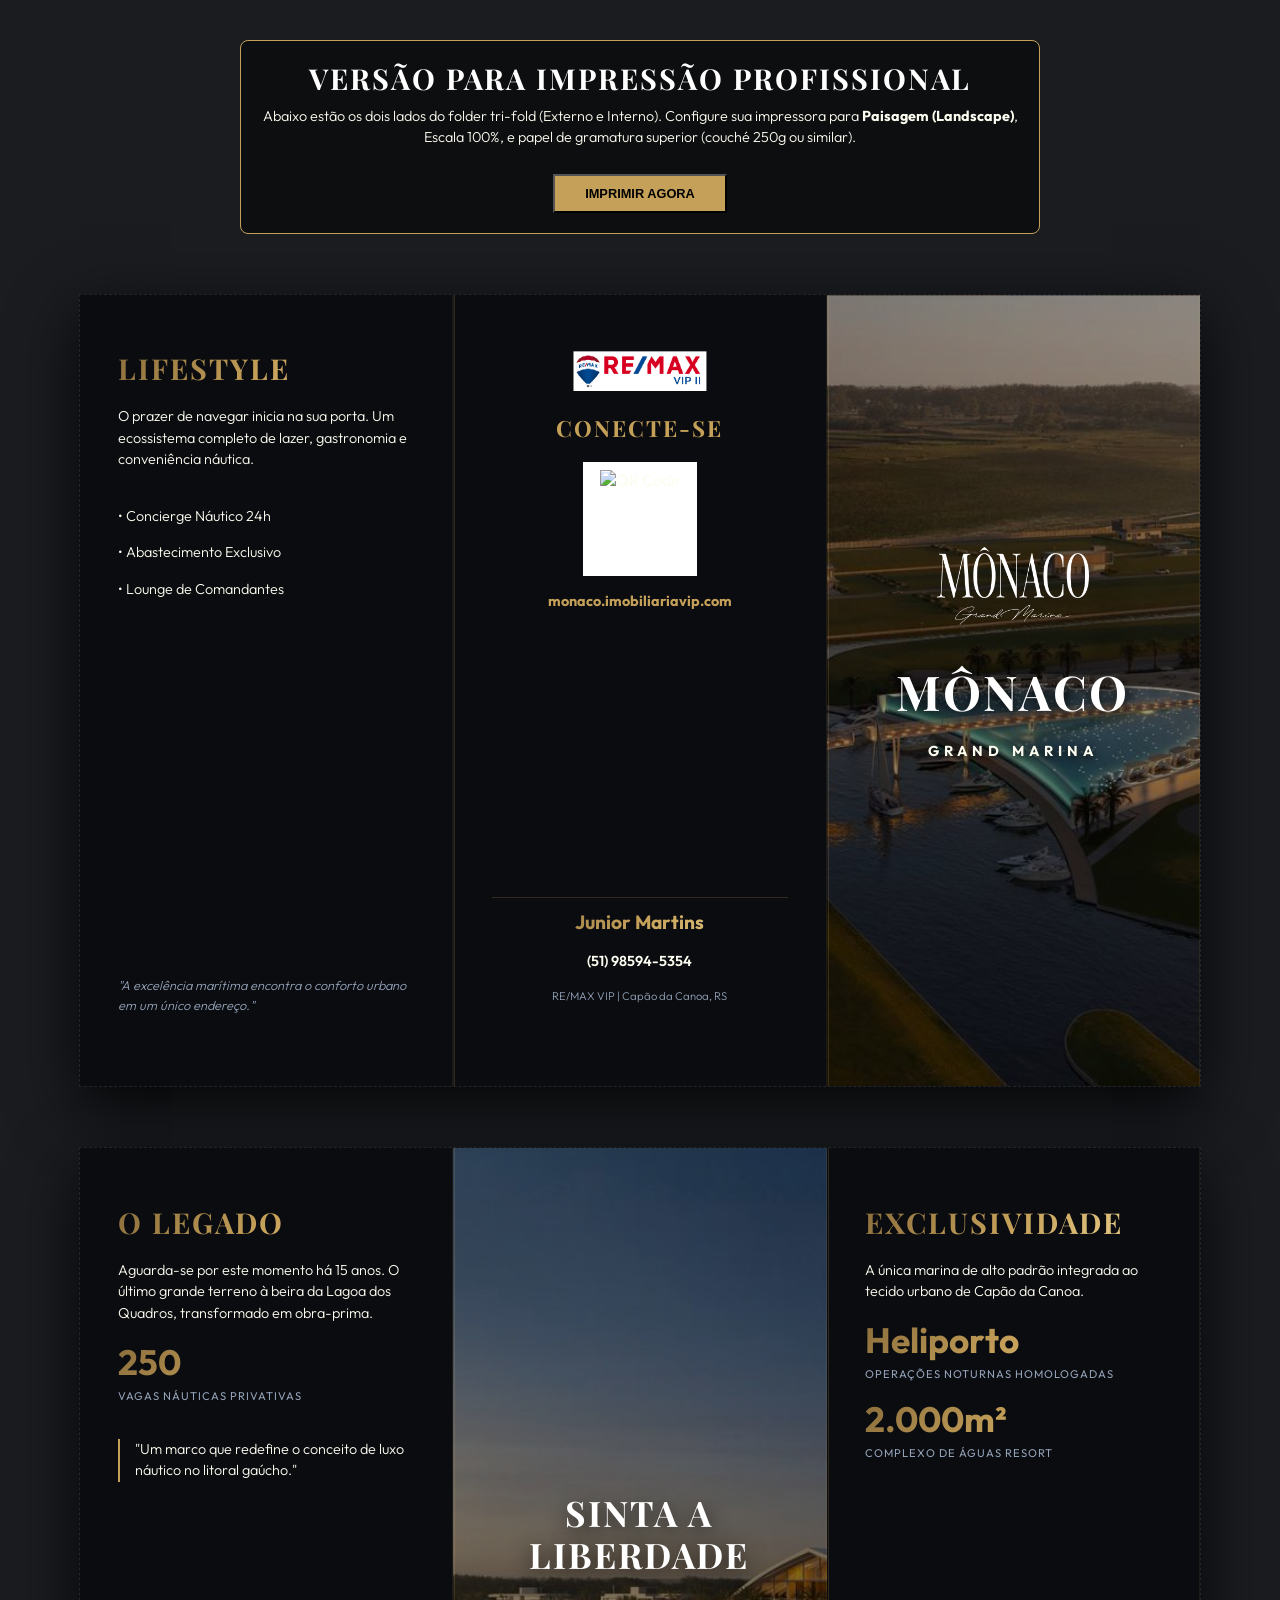
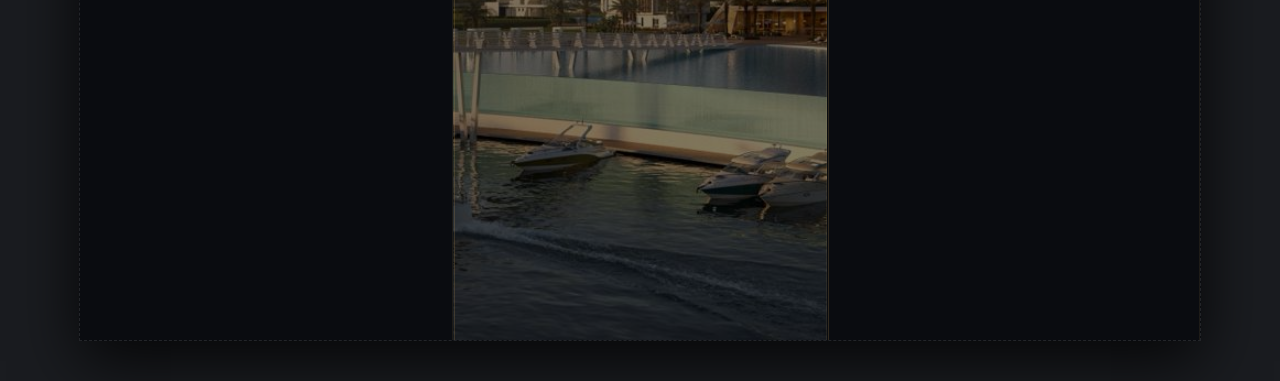
==== folder-print.html @ 8ee226a0 "feat: implement professional printable tri-fold folder and integration links" ====
<!DOCTYPE html>
<html lang="pt-br">
<head>
    <meta charset="UTF-8">
    <meta name="viewport" content="width=device-width, initial-scale=1.0">
    <title>Folder Profissional | Mônaco Grand Marina</title>
    <style>
        @import url('https://fonts.googleapis.com/css2?family=Playfair+Display:ital,wght@0,400;0,700;1,400;1,700&family=Outfit:wght@300;400;600;700&display=swap');

        :root {
            --primary: #c5a059;
            --primary-dark: #8a6d3b;
            --bg-dark: #0a0c10;
            --text-main: #fdfcf0;
            --text-dim: #94a3b8;
            --pearl: #fdfcf0;
            --gold-gradient: linear-gradient(135deg, #8a6d3b 0%, #c5a059 50%, #f1d592 100%);
            
            /* A4 Dimensions (Landscape) */
            --a4-width: 297mm;
            --a4-height: 210mm;
            --panel-width: 99mm;
            --bleed: 3mm;
        }

        * {
            box-sizing: border-box;
            margin: 0;
            padding: 0;
        }

        body {
            background-color: #1a1c20;
            font-family: 'Outfit', sans-serif;
            padding: 40px 0;
            color: var(--text-main);
            display: flex;
            flex-direction: column;
            align-items: center;
            gap: 60px;
        }

        .print-instruction {
            max-width: 800px;
            text-align: center;
            background: rgba(0,0,0,0.5);
            padding: 20px;
            border-radius: 8px;
            border: 1px solid var(--primary);
        }

        /* Container that represents the paper */
        .a4-page {
            width: var(--a4-width);
            height: var(--a4-height);
            background: var(--bg-dark);
            position: relative;
            box-shadow: 0 20px 60px rgba(0,0,0,0.8);
            display: flex;
            overflow: hidden;
            /* Simulation of trim area */
            border: 1px dashed rgba(255,255,255,0.1);
        }

        /* The 3 panels */
        .panel {
            width: var(--panel-width);
            height: 100%;
            position: relative;
            padding: 15mm 10mm;
            display: flex;
            flex-direction: column;
            border-right: 1px solid rgba(197, 160, 89, 0.1);
        }

        .panel:last-child {
            border-right: none;
        }

        /* Fold Indicators (Non-printing) */
        .fold-line {
            position: absolute;
            top: 0;
            bottom: 0;
            width: 1px;
            background: rgba(197, 160, 89, 0.2);
            z-index: 10;
        }

        /* Typography */
        h2 {
            font-family: 'Playfair Display', serif;
            font-size: 1.8rem;
            color: var(--primary);
            text-transform: uppercase;
            letter-spacing: 2px;
            margin-bottom: 20px;
            line-height: 1.2;
        }

        p {
            font-size: 0.9rem;
            line-height: 1.5;
            margin-bottom: 15px;
            font-weight: 300;
        }

        .gold-text {
            background: var(--gold-gradient);
            -webkit-background-clip: text;
            background-clip: text;
            -webkit-text-fill-color: transparent;
            font-weight: 700;
        }

        /* Specific styles for sides */
        
        /* EXTERNAL SIDE: Flap (Left), Back (Center), Front (Right) */
        .side-external .panel-flap { order: 1; }
        .side-external .panel-back { order: 2; border-left: 1px solid rgba(197, 160, 89, 0.1); }
        .side-external .panel-front { 
            order: 3; 
            background: linear-gradient(rgba(0,0,0,0.4), rgba(0,0,0,0.4)), url('assets/hero_render.jpg') center/cover;
            text-align: center;
            justify-content: center;
            padding-bottom: 30mm;
        }

        /* INTERNAL SIDE: Left, Center, Right */
        .side-internal .panel-legacy { order: 1; }
        .side-internal .panel-middle { 
            order: 2; 
            width: var(--panel-width);
            background: linear-gradient(rgba(0,0,0,0.5), rgba(0,0,0,0.5)), url('assets/marina_night.jpg') center/cover;
            text-align: center;
            justify-content: center;
        }
        .side-internal .panel-exclusive { order: 3; }

        /* Content Blocks */
        .logo-main {
            width: 60mm;
            margin-bottom: 10mm;
        }

        .stat-item {
            margin-bottom: 15px;
        }

        .stat-value {
            font-size: 2.2rem;
            font-weight: 700;
            display: block;
            color: var(--primary);
        }

        .stat-label {
            font-size: 0.7rem;
            text-transform: uppercase;
            letter-spacing: 1px;
            color: var(--text-dim);
        }

        .contact-block {
            margin-top: auto;
            text-align: center;
            padding: 10px;
            border-top: 1px solid rgba(197, 160, 89, 0.2);
        }

        .qr-code {
            background: white;
            padding: 8px;
            width: 30mm;
            height: 30mm;
            margin: 0 auto 15px;
        }

        .qr-code img { width: 100%; height: 100%; }

        .btn-fake {
            display: block;
            background: var(--primary);
            color: #000;
            text-decoration: none;
            padding: 10px;
            font-weight: 700;
            text-transform: uppercase;
            font-size: 0.8rem;
            margin-top: 10px;
        }

        @media print {
            body { background: white; padding: 0; }
            .a4-page { 
                box-shadow: none; 
                border: none;
                page-break-after: always;
            }
            .print-instruction, .fold-line { display: none; }
        }
    </style>
</head>
<body>

    <div class="print-instruction">
        <h2 style="color: #fff; margin-bottom: 10px;">Versão para Impressão Profissional</h2>
        <p>Abaixo estão os dois lados do folder tri-fold (Externo e Interno). Configure sua impressora para <b>Paisagem (Landscape)</b>, Escala 100%, e papel de gramatura superior (couché 250g ou similar).</p>
        <button onclick="window.print()" class="btn-fake" style="cursor:pointer; display:inline-block; width: auto; padding: 10px 30px;">IMPRIMIR AGORA</button>
    </div>

    <!-- LADO EXTERNO -->
    <div class="a4-page side-external">
        <!-- Panel 1: Flap (Left when opened, folded inside) -->
        <div class="panel panel-flap">
            <h2 class="gold-text">Lifestyle</h2>
            <p>O prazer de navegar inicia na sua porta. Um ecossistema completo de lazer, gastronomia e conveniência náutica.</p>
            <div style="margin-top: 20px;">
                <p>• Concierge Náutico 24h</p>
                <p>• Abastecimento Exclusivo</p>
                <p>• Lounge de Comandantes</p>
            </div>
            <p style="margin-top: auto; font-style: italic; color: var(--text-dim); font-size: 0.8rem;">
                "A excelência marítima encontra o conforto urbano em um único endereço."
            </p>
        </div>

        <!-- Panel 2: Back (Center) -->
        <div class="panel panel-back">
            <div style="text-align: center;">
                <img src="assets/remax_logo.png" alt="RE/MAX VIP" style="height: 40px; margin-bottom: 20px;">
                <h2 style="font-size: 1.4rem;">Conecte-se</h2>
                <div class="qr-code">
                    <img src="https://api.qrserver.com/v1/create-qr-code/?size=150x150&data=https://monaco.imobiliariavip.com" alt="QR Code">
                </div>
                <p style="font-weight: 700; color: var(--primary);">monaco.imobiliariavip.com</p>
            </div>
            
            <div class="contact-block">
                <p class="gold-text" style="font-size: 1.2rem; font-weight: 700;">Junior Martins</p>
                <p style="font-weight: 600;">(51) 98594-5354</p>
                <p style="font-size: 0.7rem; color: var(--text-dim);">RE/MAX VIP | Capão da Canoa, RS</p>
            </div>
        </div>

        <!-- Panel 3: Front (Right - This is the cover) -->
        <div class="panel panel-front">
            <img src="assets/logo_monaco_white.png" alt="Monaco Logo" style="width: 40mm; margin: 0 auto 10mm;">
            <h2 style="font-size: 3rem; color: #fff; text-shadow: 0 4px 15px rgba(0,0,0,1);">Mônaco</h2>
            <p style="text-transform: uppercase; letter-spacing: 5px; font-weight: 700; text-shadow: 0 2px 10px rgba(0,0,0,1);">Grand Marina</p>
        </div>
        
        <!-- Folds -->
        <div class="fold-line" style="left: 99mm;"></div>
        <div class="fold-line" style="left: 198mm;"></div>
    </div>

    <!-- LADO INTERNO -->
    <div class="a4-page side-internal">
        <!-- Panel 1: Legacy (Left) -->
        <div class="panel panel-legacy">
            <h2 class="gold-text">O Legado</h2>
            <p>Aguarda-se por este momento há 15 anos. O último grande terreno à beira da Lagoa dos Quadros, transformado em obra-prima.</p>
            <div class="stat-item">
                <span class="stat-value gold-text">250</span>
                <span class="stat-label">Vagas Náuticas Privativas</span>
            </div>
            <p style="margin-top: 20px; border-left: 2px solid var(--primary); padding-left: 15px;">
                "Um marco que redefine o conceito de luxo náutico no litoral gaúcho."
            </p>
        </div>

        <!-- Panel 2: Panorama (Center) -->
        <div class="panel panel-middle">
            <h2 style="color: #fff; text-shadow: 0 4px 20px rgba(0,0,0,0.8); font-size: 2.2rem;">Sinta a<br>Liberdade</h2>
        </div>

        <!-- Panel 3: Exclusivity (Right) -->
        <div class="panel panel-exclusive">
            <h2 class="gold-text">Exclusividade</h2>
            <p>A única marina de alto padrão integrada ao tecido urbano de Capão da Canoa.</p>
            <div class="stat-item">
                <span class="stat-value gold-text">Heliporto</span>
                <span class="stat-label">Operações Noturnas Homologadas</span>
            </div>
            <div class="stat-item">
                <span class="stat-value gold-text">2.000m²</span>
                <span class="stat-label">Complexo de Águas Resort</span>
            </div>
        </div>
        
        <!-- Folds -->
        <div class="fold-line" style="left: 99mm;"></div>
        <div class="fold-line" style="left: 198mm;"></div>
    </div>

</body>
</html>
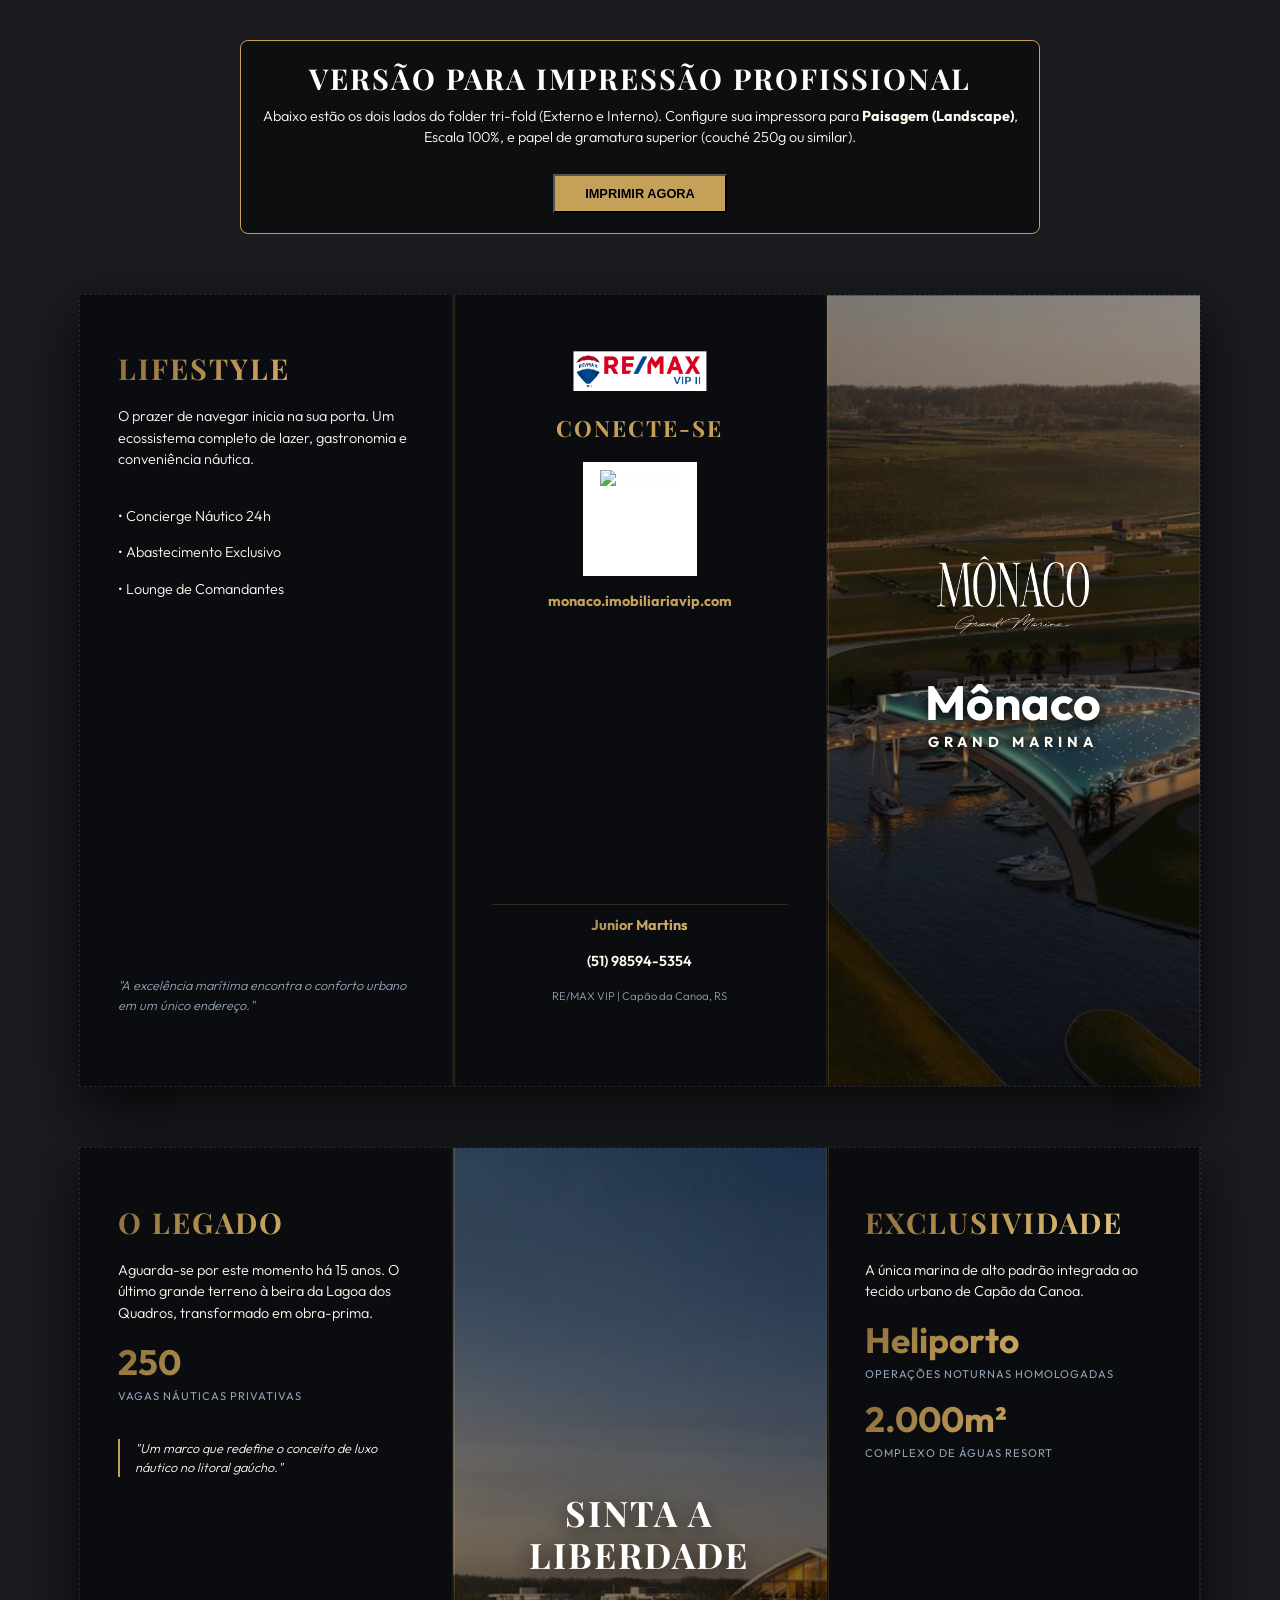
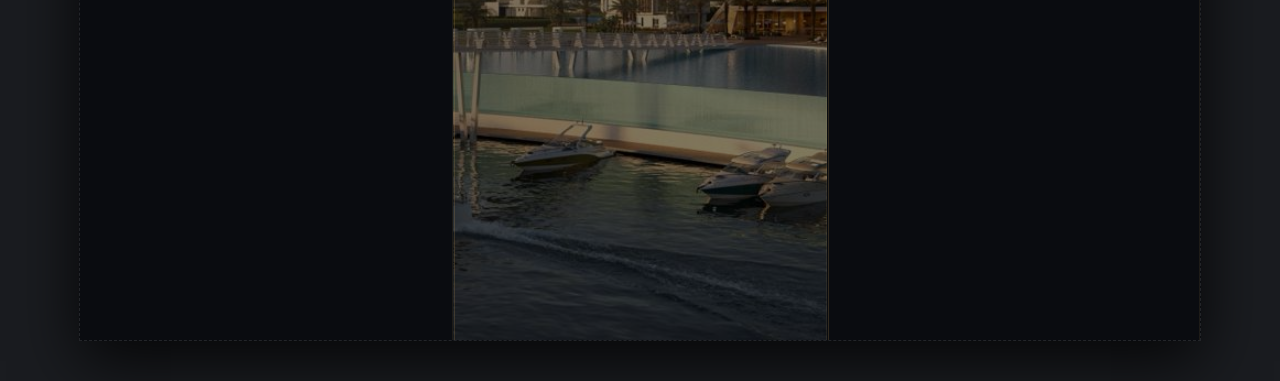
==== commit d07dd874: "feat: optimize project structure and implement premium lead generation flow" ====
--- a/folder-print.html
+++ b/folder-print.html
@@ -4,209 +4,14 @@
     <meta charset="UTF-8">
     <meta name="viewport" content="width=device-width, initial-scale=1.0">
     <title>Folder Profissional | Mônaco Grand Marina</title>
-    <style>
-        @import url('https://fonts.googleapis.com/css2?family=Playfair+Display:ital,wght@0,400;0,700;1,400;1,700&family=Outfit:wght@300;400;600;700&display=swap');
-
-        :root {
-            --primary: #c5a059;
-            --primary-dark: #8a6d3b;
-            --bg-dark: #0a0c10;
-            --text-main: #fdfcf0;
-            --text-dim: #94a3b8;
-            --pearl: #fdfcf0;
-            --gold-gradient: linear-gradient(135deg, #8a6d3b 0%, #c5a059 50%, #f1d592 100%);
-            
-            /* A4 Dimensions (Landscape) */
-            --a4-width: 297mm;
-            --a4-height: 210mm;
-            --panel-width: 99mm;
-            --bleed: 3mm;
-        }
-
-        * {
-            box-sizing: border-box;
-            margin: 0;
-            padding: 0;
-        }
-
-        body {
-            background-color: #1a1c20;
-            font-family: 'Outfit', sans-serif;
-            padding: 40px 0;
-            color: var(--text-main);
-            display: flex;
-            flex-direction: column;
-            align-items: center;
-            gap: 60px;
-        }
-
-        .print-instruction {
-            max-width: 800px;
-            text-align: center;
-            background: rgba(0,0,0,0.5);
-            padding: 20px;
-            border-radius: 8px;
-            border: 1px solid var(--primary);
-        }
-
-        /* Container that represents the paper */
-        .a4-page {
-            width: var(--a4-width);
-            height: var(--a4-height);
-            background: var(--bg-dark);
-            position: relative;
-            box-shadow: 0 20px 60px rgba(0,0,0,0.8);
-            display: flex;
-            overflow: hidden;
-            /* Simulation of trim area */
-            border: 1px dashed rgba(255,255,255,0.1);
-        }
-
-        /* The 3 panels */
-        .panel {
-            width: var(--panel-width);
-            height: 100%;
-            position: relative;
-            padding: 15mm 10mm;
-            display: flex;
-            flex-direction: column;
-            border-right: 1px solid rgba(197, 160, 89, 0.1);
-        }
-
-        .panel:last-child {
-            border-right: none;
-        }
-
-        /* Fold Indicators (Non-printing) */
-        .fold-line {
-            position: absolute;
-            top: 0;
-            bottom: 0;
-            width: 1px;
-            background: rgba(197, 160, 89, 0.2);
-            z-index: 10;
-        }
-
-        /* Typography */
-        h2 {
-            font-family: 'Playfair Display', serif;
-            font-size: 1.8rem;
-            color: var(--primary);
-            text-transform: uppercase;
-            letter-spacing: 2px;
-            margin-bottom: 20px;
-            line-height: 1.2;
-        }
-
-        p {
-            font-size: 0.9rem;
-            line-height: 1.5;
-            margin-bottom: 15px;
-            font-weight: 300;
-        }
-
-        .gold-text {
-            background: var(--gold-gradient);
-            -webkit-background-clip: text;
-            background-clip: text;
-            -webkit-text-fill-color: transparent;
-            font-weight: 700;
-        }
-
-        /* Specific styles for sides */
-        
-        /* EXTERNAL SIDE: Flap (Left), Back (Center), Front (Right) */
-        .side-external .panel-flap { order: 1; }
-        .side-external .panel-back { order: 2; border-left: 1px solid rgba(197, 160, 89, 0.1); }
-        .side-external .panel-front { 
-            order: 3; 
-            background: linear-gradient(rgba(0,0,0,0.4), rgba(0,0,0,0.4)), url('assets/hero_render.jpg') center/cover;
-            text-align: center;
-            justify-content: center;
-            padding-bottom: 30mm;
-        }
-
-        /* INTERNAL SIDE: Left, Center, Right */
-        .side-internal .panel-legacy { order: 1; }
-        .side-internal .panel-middle { 
-            order: 2; 
-            width: var(--panel-width);
-            background: linear-gradient(rgba(0,0,0,0.5), rgba(0,0,0,0.5)), url('assets/marina_night.jpg') center/cover;
-            text-align: center;
-            justify-content: center;
-        }
-        .side-internal .panel-exclusive { order: 3; }
-
-        /* Content Blocks */
-        .logo-main {
-            width: 60mm;
-            margin-bottom: 10mm;
-        }
-
-        .stat-item {
-            margin-bottom: 15px;
-        }
-
-        .stat-value {
-            font-size: 2.2rem;
-            font-weight: 700;
-            display: block;
-            color: var(--primary);
-        }
-
-        .stat-label {
-            font-size: 0.7rem;
-            text-transform: uppercase;
-            letter-spacing: 1px;
-            color: var(--text-dim);
-        }
-
-        .contact-block {
-            margin-top: auto;
-            text-align: center;
-            padding: 10px;
-            border-top: 1px solid rgba(197, 160, 89, 0.2);
-        }
-
-        .qr-code {
-            background: white;
-            padding: 8px;
-            width: 30mm;
-            height: 30mm;
-            margin: 0 auto 15px;
-        }
-
-        .qr-code img { width: 100%; height: 100%; }
-
-        .btn-fake {
-            display: block;
-            background: var(--primary);
-            color: #000;
-            text-decoration: none;
-            padding: 10px;
-            font-weight: 700;
-            text-transform: uppercase;
-            font-size: 0.8rem;
-            margin-top: 10px;
-        }
-
-        @media print {
-            body { background: white; padding: 0; }
-            .a4-page { 
-                box-shadow: none; 
-                border: none;
-                page-break-after: always;
-            }
-            .print-instruction, .fold-line { display: none; }
-        }
-    </style>
+    <link rel="stylesheet" href="folder-print.css">
 </head>
 <body>
 
     <div class="print-instruction">
-        <h2 style="color: #fff; margin-bottom: 10px;">Versão para Impressão Profissional</h2>
+        <h2 class="instruction-title">Versão para Impressão Profissional</h2>
         <p>Abaixo estão os dois lados do folder tri-fold (Externo e Interno). Configure sua impressora para <b>Paisagem (Landscape)</b>, Escala 100%, e papel de gramatura superior (couché 250g ou similar).</p>
-        <button onclick="window.print()" class="btn-fake" style="cursor:pointer; display:inline-block; width: auto; padding: 10px 30px;">IMPRIMIR AGORA</button>
+        <button onclick="window.print()" class="btn-fake btn-print">IMPRIMIR AGORA</button>
     </div>
 
     <!-- LADO EXTERNO -->
@@ -215,44 +20,44 @@
         <div class="panel panel-flap">
             <h2 class="gold-text">Lifestyle</h2>
             <p>O prazer de navegar inicia na sua porta. Um ecossistema completo de lazer, gastronomia e conveniência náutica.</p>
-            <div style="margin-top: 20px;">
+            <div class="feature-block">
                 <p>• Concierge Náutico 24h</p>
                 <p>• Abastecimento Exclusivo</p>
                 <p>• Lounge de Comandantes</p>
             </div>
-            <p style="margin-top: auto; font-style: italic; color: var(--text-dim); font-size: 0.8rem;">
+            <p class="panel-quote">
                 "A excelência marítima encontra o conforto urbano em um único endereço."
             </p>
         </div>
 
         <!-- Panel 2: Back (Center) -->
         <div class="panel panel-back">
-            <div style="text-align: center;">
-                <img src="assets/remax_logo.png" alt="RE/MAX VIP" style="height: 40px; margin-bottom: 20px;">
-                <h2 style="font-size: 1.4rem;">Conecte-se</h2>
+            <div class="back-content">
+                <img src="assets/remax_logo.png" alt="RE/MAX VIP" class="logo-back">
+                <h2 class="connect-title">Conecte-se</h2>
                 <div class="qr-code">
                     <img src="https://api.qrserver.com/v1/create-qr-code/?size=150x150&data=https://monaco.imobiliariavip.com" alt="QR Code">
                 </div>
-                <p style="font-weight: 700; color: var(--primary);">monaco.imobiliariavip.com</p>
+                <p class="qr-url">monaco.imobiliariavip.com</p>
             </div>
             
             <div class="contact-block">
-                <p class="gold-text" style="font-size: 1.2rem; font-weight: 700;">Junior Martins</p>
-                <p style="font-weight: 600;">(51) 98594-5354</p>
-                <p style="font-size: 0.7rem; color: var(--text-dim);">RE/MAX VIP | Capão da Canoa, RS</p>
+                <p class="gold-text contact-name">Junior Martins</p>
+                <p class="contact-number">(51) 98594-5354</p>
+                <p class="contact-agency">RE/MAX VIP | Capão da Canoa, RS</p>
             </div>
         </div>
 
         <!-- Panel 3: Front (Right - This is the cover) -->
         <div class="panel panel-front">
-            <img src="assets/logo_monaco_white.png" alt="Monaco Logo" style="width: 40mm; margin: 0 auto 10mm;">
-            <h2 style="font-size: 3rem; color: #fff; text-shadow: 0 4px 15px rgba(0,0,0,1);">Mônaco</h2>
-            <p style="text-transform: uppercase; letter-spacing: 5px; font-weight: 700; text-shadow: 0 2px 10px rgba(0,0,0,1);">Grand Marina</p>
+            <img src="assets/logo_monaco_white.png" alt="Monaco Logo" class="logo-front">
+            <h1 class="front-title">Mônaco</h1>
+            <p class="front-subtitle">Grand Marina</p>
         </div>
         
         <!-- Folds -->
-        <div class="fold-line" style="left: 99mm;"></div>
-        <div class="fold-line" style="left: 198mm;"></div>
+        <div class="fold-line fold-1"></div>
+        <div class="fold-line fold-2"></div>
     </div>
 
     <!-- LADO INTERNO -->
@@ -265,14 +70,14 @@
                 <span class="stat-value gold-text">250</span>
                 <span class="stat-label">Vagas Náuticas Privativas</span>
             </div>
-            <p style="margin-top: 20px; border-left: 2px solid var(--primary); padding-left: 15px;">
+            <p class="internal-quote">
                 "Um marco que redefine o conceito de luxo náutico no litoral gaúcho."
             </p>
         </div>
 
         <!-- Panel 2: Panorama (Center) -->
         <div class="panel panel-middle">
-            <h2 style="color: #fff; text-shadow: 0 4px 20px rgba(0,0,0,0.8); font-size: 2.2rem;">Sinta a<br>Liberdade</h2>
+            <h2 class="internal-title">Sinta a<br>Liberdade</h2>
         </div>
 
         <!-- Panel 3: Exclusivity (Right) -->
@@ -290,8 +95,8 @@
         </div>
         
         <!-- Folds -->
-        <div class="fold-line" style="left: 99mm;"></div>
-        <div class="fold-line" style="left: 198mm;"></div>
+        <div class="fold-line fold-1"></div>
+        <div class="fold-line fold-2"></div>
     </div>
 
 </body>
--- a/folder-print.css
+++ b/folder-print.css
@@ -0,0 +1,274 @@
+/* Folder Print specific styles */
+@import url('https://fonts.googleapis.com/css2?family=Playfair+Display:ital,wght@0,400;0,700;1,400;1,700&family=Outfit:wght@300;400;600;700&display=swap');
+
+:root {
+    --primary: #c5a059;
+    --primary-dark: #8a6d3b;
+    --bg-dark: #0a0c10;
+    --text-main: #fdfcf0;
+    --text-dim: #94a3b8;
+    --pearl: #fdfcf0;
+    --gold-gradient: linear-gradient(135deg, #8a6d3b 0%, #c5a059 50%, #f1d592 100%);
+    
+    /* A4 Dimensions (Landscape) */
+    --a4-width: 297mm;
+    --a4-height: 210mm;
+    --panel-width: 99mm;
+    --bleed: 3mm;
+}
+
+* {
+    box-sizing: border-box;
+    margin: 0;
+    padding: 0;
+}
+
+body {
+    background-color: #1a1c20;
+    font-family: 'Outfit', sans-serif;
+    padding: 40px 0;
+    color: var(--text-main);
+    display: flex;
+    flex-direction: column;
+    align-items: center;
+    gap: 60px;
+}
+
+.print-instruction {
+    max-width: 800px;
+    text-align: center;
+    background: rgba(0,0,0,0.5);
+    padding: 20px;
+    border-radius: 8px;
+    border: 1px solid var(--primary);
+}
+
+.instruction-title {
+    color: #fff;
+    margin-bottom: 10px;
+}
+
+.a4-page {
+    width: var(--a4-width);
+    height: var(--a4-height);
+    background: var(--bg-dark);
+    position: relative;
+    box-shadow: 0 20px 60px rgba(0,0,0,0.8);
+    display: flex;
+    overflow: hidden;
+    border: 1px dashed rgba(255,255,255,0.1);
+}
+
+.panel {
+    width: var(--panel-width);
+    height: 100%;
+    position: relative;
+    padding: 15mm 10mm;
+    display: flex;
+    flex-direction: column;
+    border-right: 1px solid rgba(197, 160, 89, 0.1);
+}
+
+.panel:last-child {
+    border-right: none;
+}
+
+.fold-line {
+    position: absolute;
+    top: 0;
+    bottom: 0;
+    width: 1px;
+    background: rgba(197, 160, 89, 0.2);
+    z-index: 10;
+}
+
+.fold-1 { left: 99mm; }
+.fold-2 { left: 198mm; }
+
+h2 {
+    font-family: 'Playfair Display', serif;
+    font-size: 1.8rem;
+    color: var(--primary);
+    text-transform: uppercase;
+    letter-spacing: 2px;
+    margin-bottom: 20px;
+    line-height: 1.2;
+}
+
+p {
+    font-size: 0.9rem;
+    line-height: 1.5;
+    margin-bottom: 15px;
+    font-weight: 300;
+}
+
+.gold-text {
+    background: var(--gold-gradient);
+    -webkit-background-clip: text;
+    background-clip: text;
+    -webkit-text-fill-color: transparent;
+    font-weight: 700;
+}
+
+.side-external .panel-flap { order: 1; }
+.side-external .panel-back { 
+    order: 2; 
+    border-left: 1px solid rgba(197, 160, 89, 0.1);
+    text-align: center;
+}
+
+.back-content {
+    text-align: center;
+}
+
+.connect-title {
+    font-size: 1.4rem;
+}
+
+.qr-url {
+    font-weight: 700; 
+    color: var(--primary);
+}
+
+.side-external .panel-front { 
+    order: 3; 
+    background: linear-gradient(rgba(0,0,0,0.4), rgba(0,0,0,0.4)), url('assets/hero_render.jpg') center/cover;
+    text-align: center;
+    justify-content: center;
+    padding-bottom: 30mm;
+}
+
+.front-title {
+    font-size: 3rem; 
+    color: #fff; 
+    text-shadow: 0 4px 15px rgba(0,0,0,1);
+}
+
+.front-subtitle {
+    text-transform: uppercase; 
+    letter-spacing: 5px; 
+    font-weight: 700; 
+    text-shadow: 0 2px 10px rgba(0,0,0,1);
+}
+
+.side-internal .panel-legacy { order: 1; }
+.side-internal .panel-middle { 
+    order: 2; 
+    width: var(--panel-width);
+    background: linear-gradient(rgba(0,0,0,0.5), rgba(0,0,0,0.5)), url('assets/marina_night.jpg') center/cover;
+    text-align: center;
+    justify-content: center;
+}
+
+.internal-title {
+    color: #fff; 
+    text-shadow: 0 4px 20px rgba(0,0,0,0.8); 
+    font-size: 2.2rem;
+}
+.side-internal .panel-exclusive { order: 3; }
+
+.logo-main {
+    width: 60mm;
+    margin-bottom: 10mm;
+}
+
+.logo-front {
+    width: 40mm; 
+    margin: 0 auto 10mm;
+}
+
+.logo-back {
+    height: 40px; 
+    margin-bottom: 20px;
+}
+
+.stat-item {
+    margin-bottom: 15px;
+}
+
+.stat-value {
+    font-size: 2.2rem;
+    font-weight: 700;
+    display: block;
+    color: var(--primary);
+}
+
+.stat-label {
+    font-size: 0.7rem;
+    text-transform: uppercase;
+    letter-spacing: 1px;
+    color: var(--text-dim);
+}
+
+.contact-block {
+    margin-top: auto;
+    text-align: center;
+    padding: 10px;
+    border-top: 1px solid rgba(197, 160, 89, 0.2);
+}
+
+.contact-number {
+    font-weight: 600;
+}
+
+.contact-agency {
+    font-size: 0.7rem; 
+    color: var(--text-dim);
+}
+
+.panel-quote, .internal-quote {
+    font-style: italic; 
+    color: var(--text-dim); 
+    font-size: 0.8rem;
+    margin-top: auto;
+}
+
+.internal-quote {
+    color: var(--text-main);
+    border-left: 2px solid var(--primary); 
+    padding-left: 15px;
+    margin-top: 20px;
+}
+
+.feature-block {
+    margin-top: 20px;
+}
+
+.qr-code {
+    background: white;
+    padding: 8px;
+    width: 30mm;
+    height: 30mm;
+    margin: 0 auto 15px;
+}
+
+.qr-code img { width: 100%; height: 100%; }
+
+.btn-fake {
+    display: block;
+    background: var(--primary);
+    color: #000;
+    text-decoration: none;
+    padding: 10px;
+    font-weight: 700;
+    text-transform: uppercase;
+    font-size: 0.8rem;
+    margin-top: 10px;
+}
+
+.btn-print {
+    cursor: pointer; 
+    display: inline-block; 
+    width: auto; 
+    padding: 10px 30px;
+}
+
+@media print {
+    body { background: white; padding: 0; }
+    .a4-page { 
+        box-shadow: none; 
+        border: none;
+        page-break-after: always;
+    }
+    .print-instruction, .fold-line { display: none; }
+}
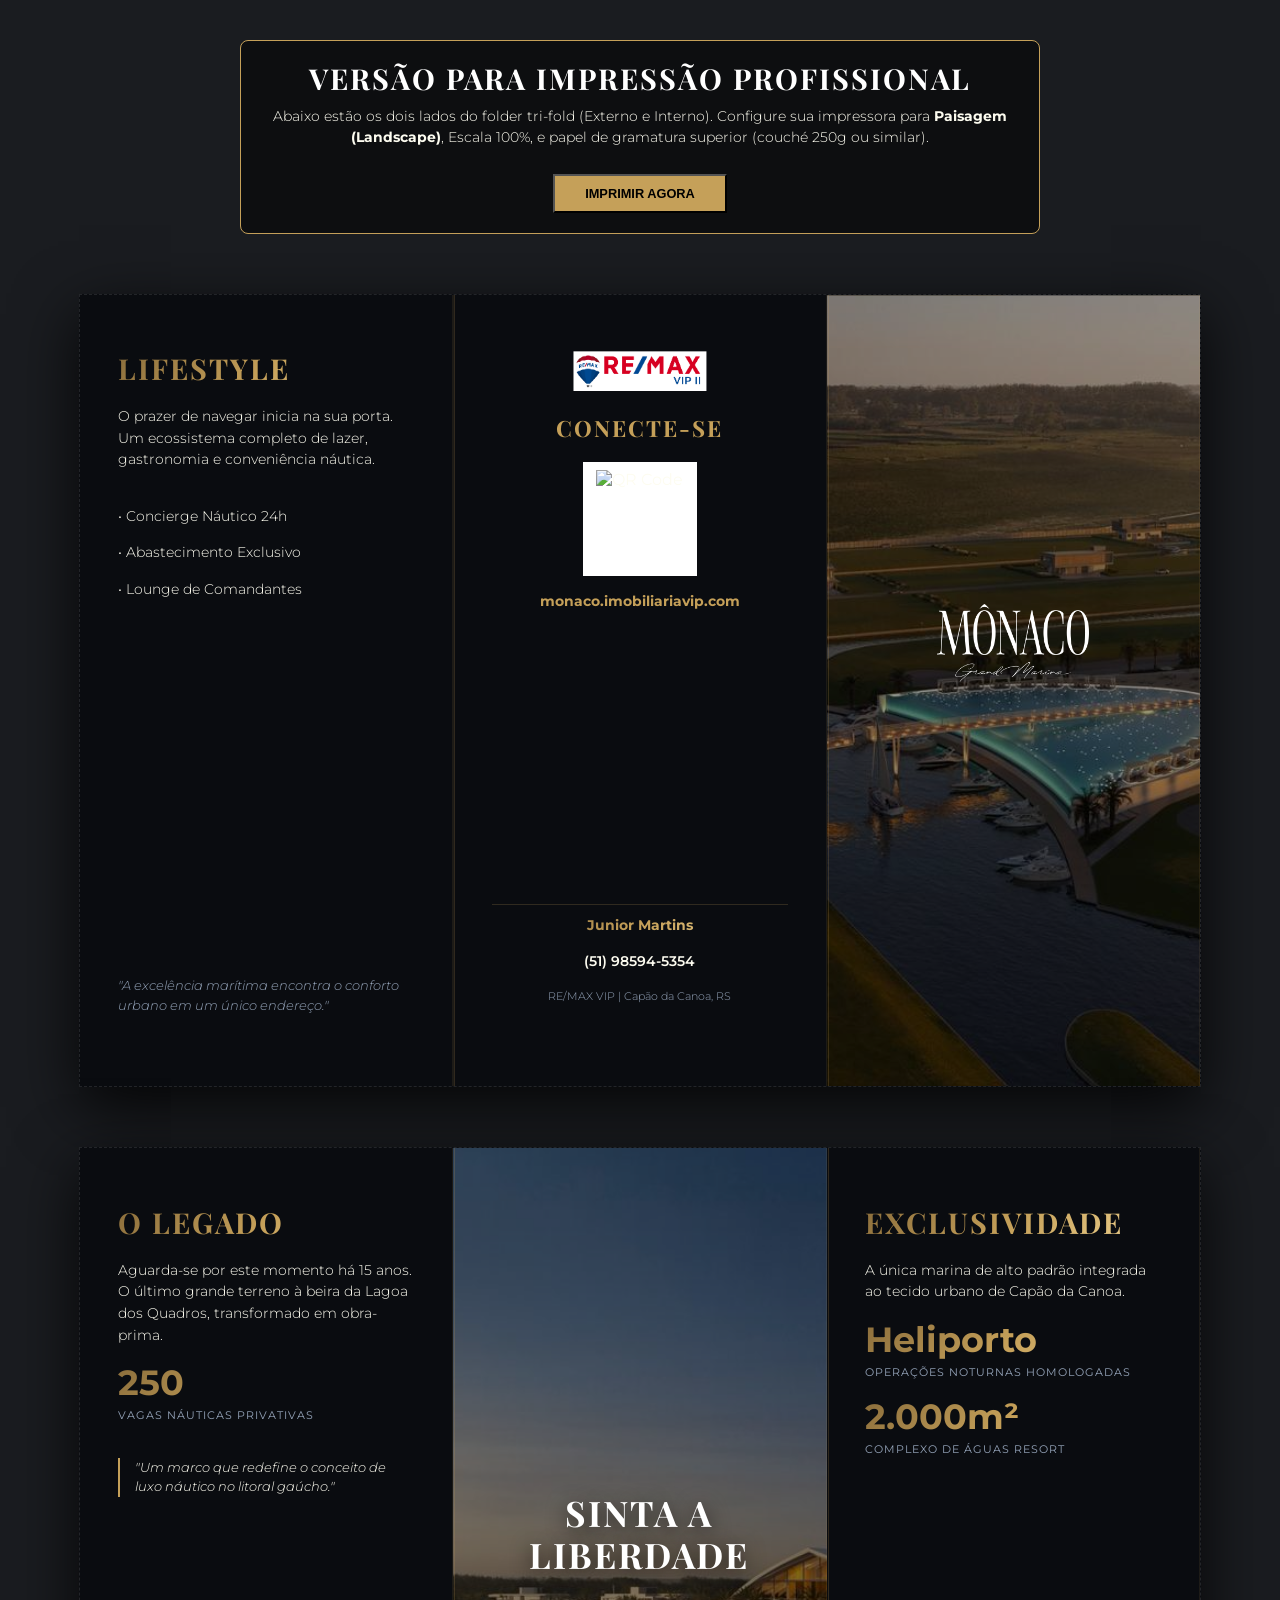
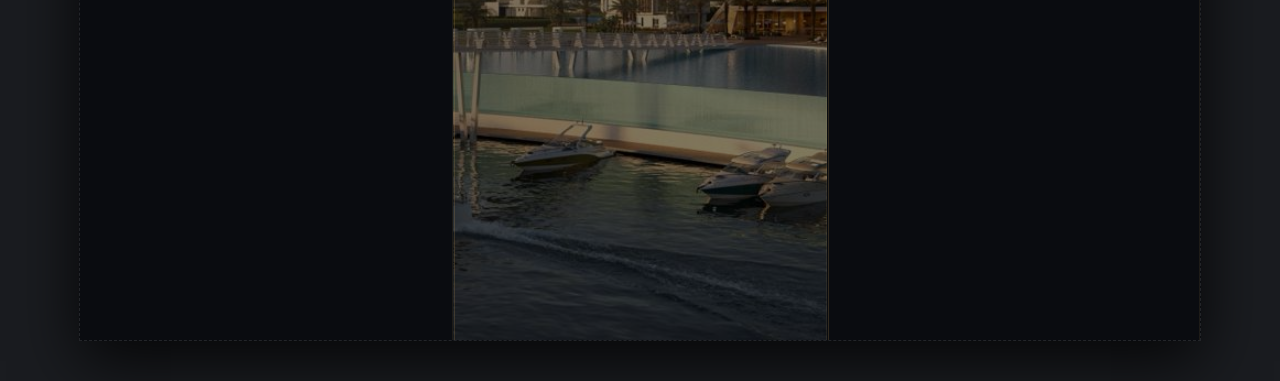
==== commit ab886446: "feat: global rebrand and folder fixes (typography, icons, print fix, text cleanup)" ====
--- a/folder-print.html
+++ b/folder-print.html
@@ -51,8 +51,6 @@
         <!-- Panel 3: Front (Right - This is the cover) -->
         <div class="panel panel-front">
             <img src="assets/logo_monaco_white.png" alt="Monaco Logo" class="logo-front">
-            <h1 class="front-title">Mônaco</h1>
-            <p class="front-subtitle">Grand Marina</p>
         </div>
         
         <!-- Folds -->
--- a/folder-print.css
+++ b/folder-print.css
@@ -1,5 +1,5 @@
 /* Folder Print specific styles */
-@import url('https://fonts.googleapis.com/css2?family=Playfair+Display:ital,wght@0,400;0,700;1,400;1,700&family=Outfit:wght@300;400;600;700&display=swap');
+@import url('https://fonts.googleapis.com/css2?family=Playfair+Display:ital,wght@0,400;0,700;1,400;1,700&family=Montserrat:wght@300;400;500;600;700&display=swap');
 
 :root {
     --primary: #c5a059;
@@ -25,7 +25,7 @@
 
 body {
     background-color: #1a1c20;
-    font-family: 'Outfit', sans-serif;
+    font-family: 'Montserrat', sans-serif;
     padding: 40px 0;
     color: var(--text-main);
     display: flex;
@@ -264,11 +264,23 @@
 }
 
 @media print {
-    body { background: white; padding: 0; }
+    body { 
+        background: white !important; 
+        padding: 0; 
+        color: #000 !important;
+        -webkit-print-color-adjust: exact;
+        print-color-adjust: exact;
+    }
     .a4-page { 
         box-shadow: none; 
         border: none;
         page-break-after: always;
+        background: #0a0c10 !important; 
+        -webkit-print-color-adjust: exact;
+        print-color-adjust: exact;
+    }
+    .panel {
+        color: #fff !important; /* Keep text readable against dark background */
     }
     .print-instruction, .fold-line { display: none; }
 }
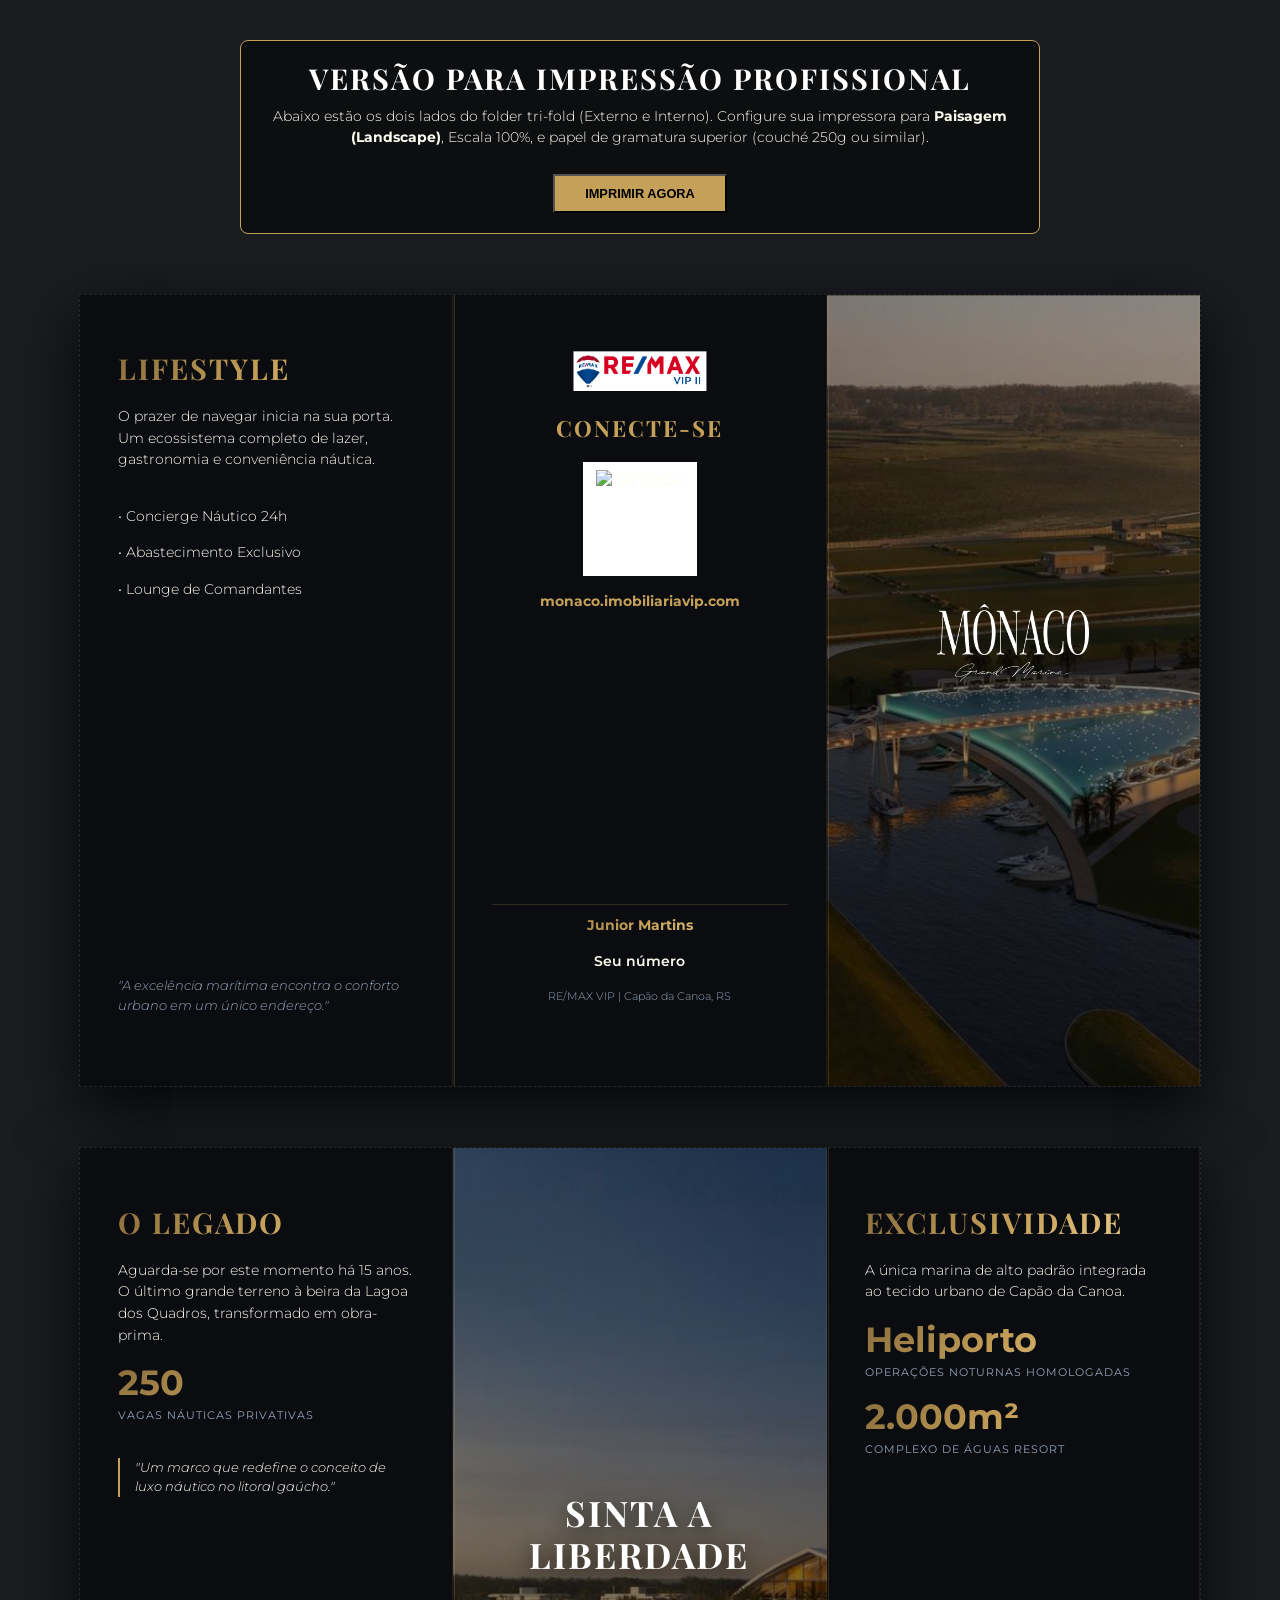
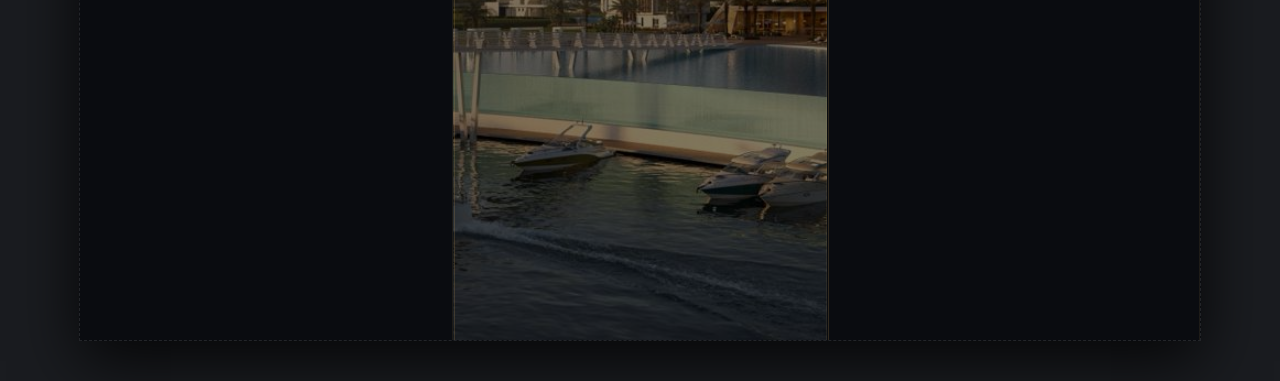
==== commit 9a6d41d8: "docs: generalize contact phone number to placeholder" ====
--- a/folder-print.html
+++ b/folder-print.html
@@ -43,7 +43,7 @@
             
             <div class="contact-block">
                 <p class="gold-text contact-name">Junior Martins</p>
-                <p class="contact-number">(51) 98594-5354</p>
+                <p class="contact-number">Seu número</p>
                 <p class="contact-agency">RE/MAX VIP | Capão da Canoa, RS</p>
             </div>
         </div>
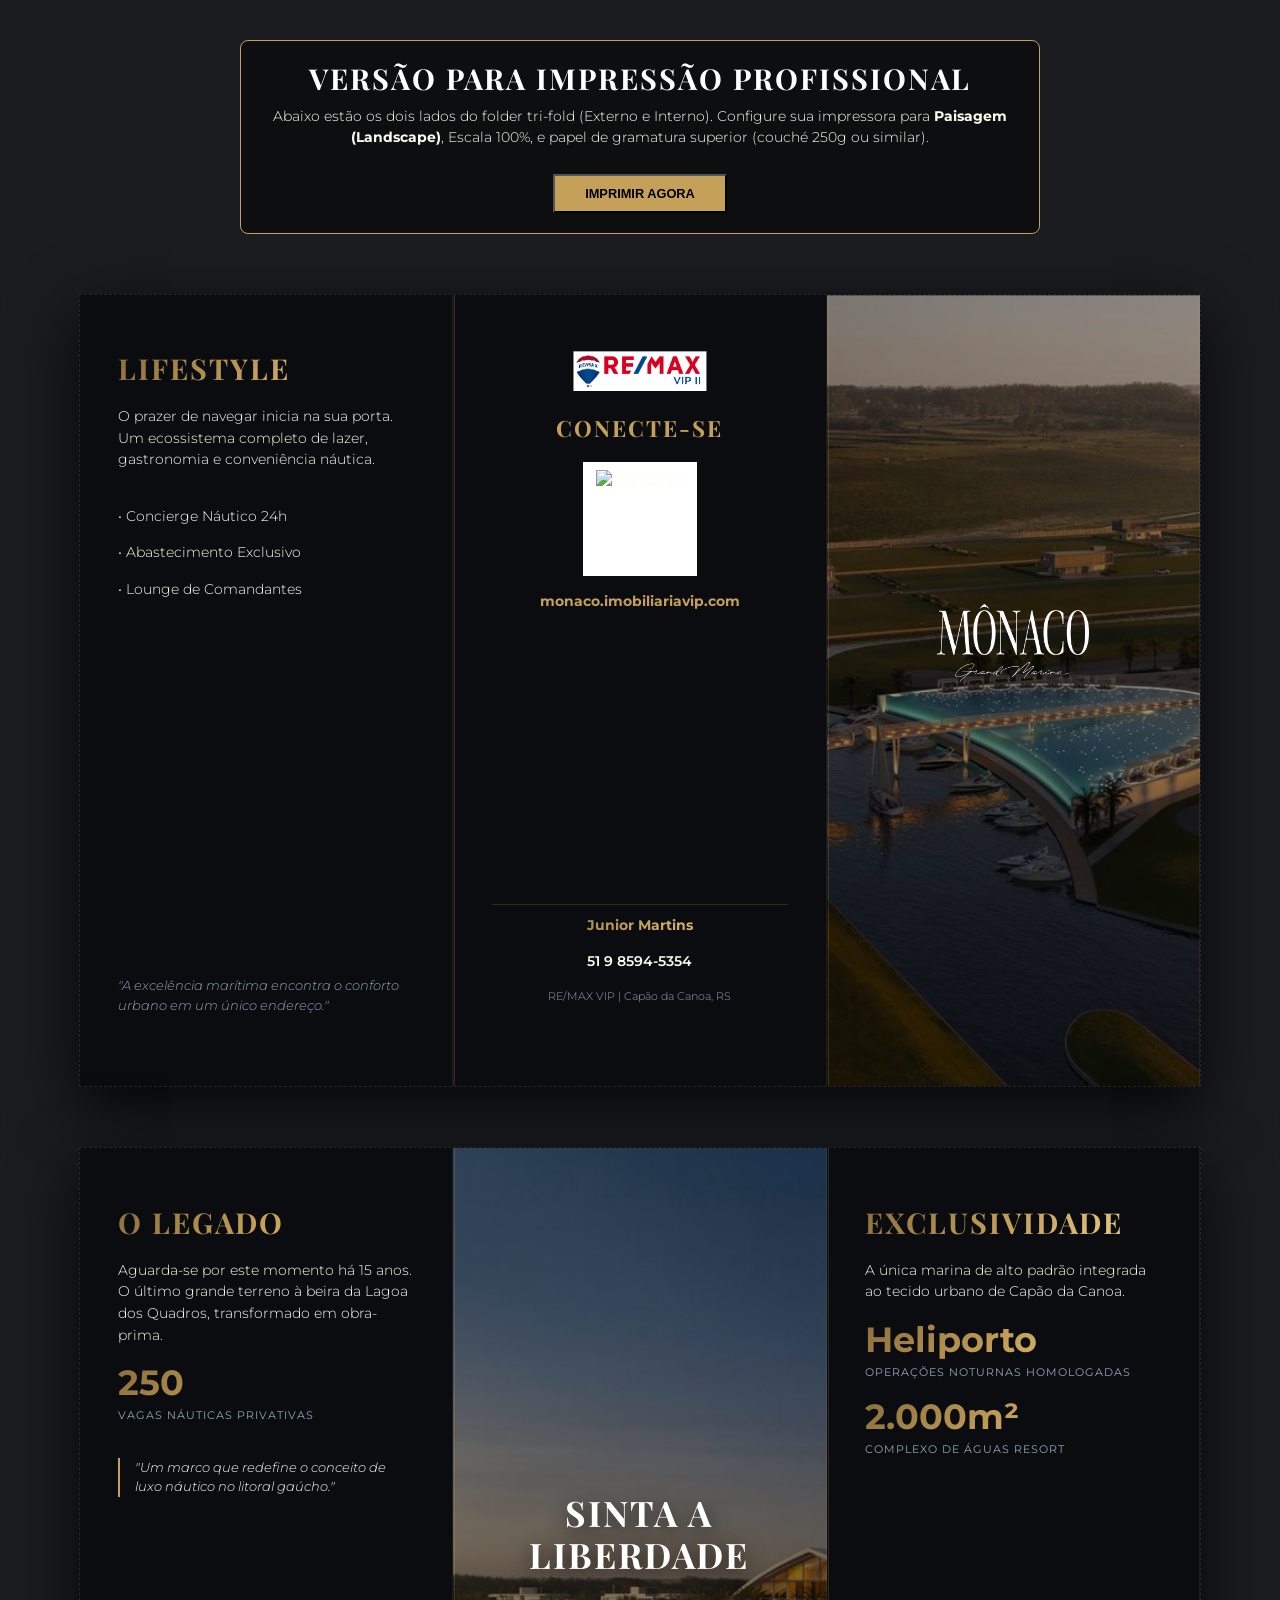
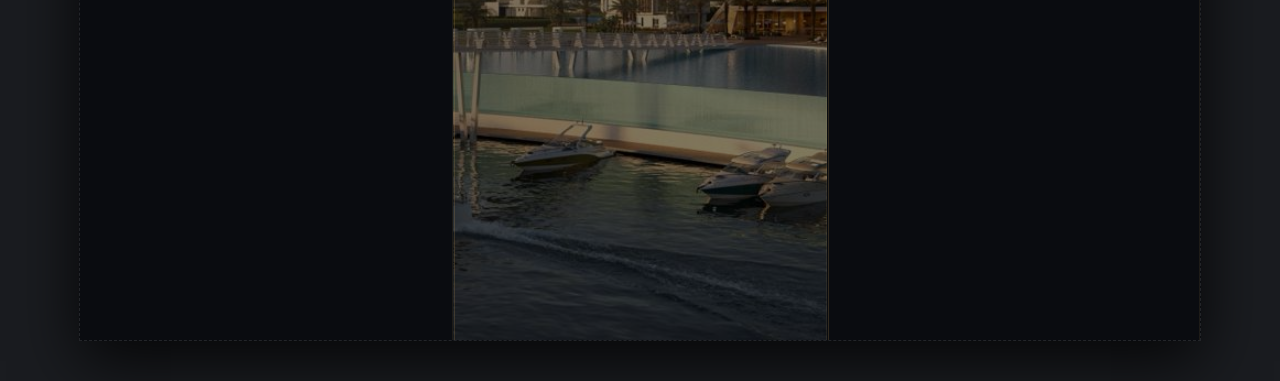
==== commit 8e66cd7e: "docs: update contact phone number to 51 9 8594-5354" ====
--- a/folder-print.html
+++ b/folder-print.html
@@ -43,7 +43,7 @@
             
             <div class="contact-block">
                 <p class="gold-text contact-name">Junior Martins</p>
-                <p class="contact-number">Seu número</p>
+                <p class="contact-number">51 9 8594-5354</p>
                 <p class="contact-agency">RE/MAX VIP | Capão da Canoa, RS</p>
             </div>
         </div>
